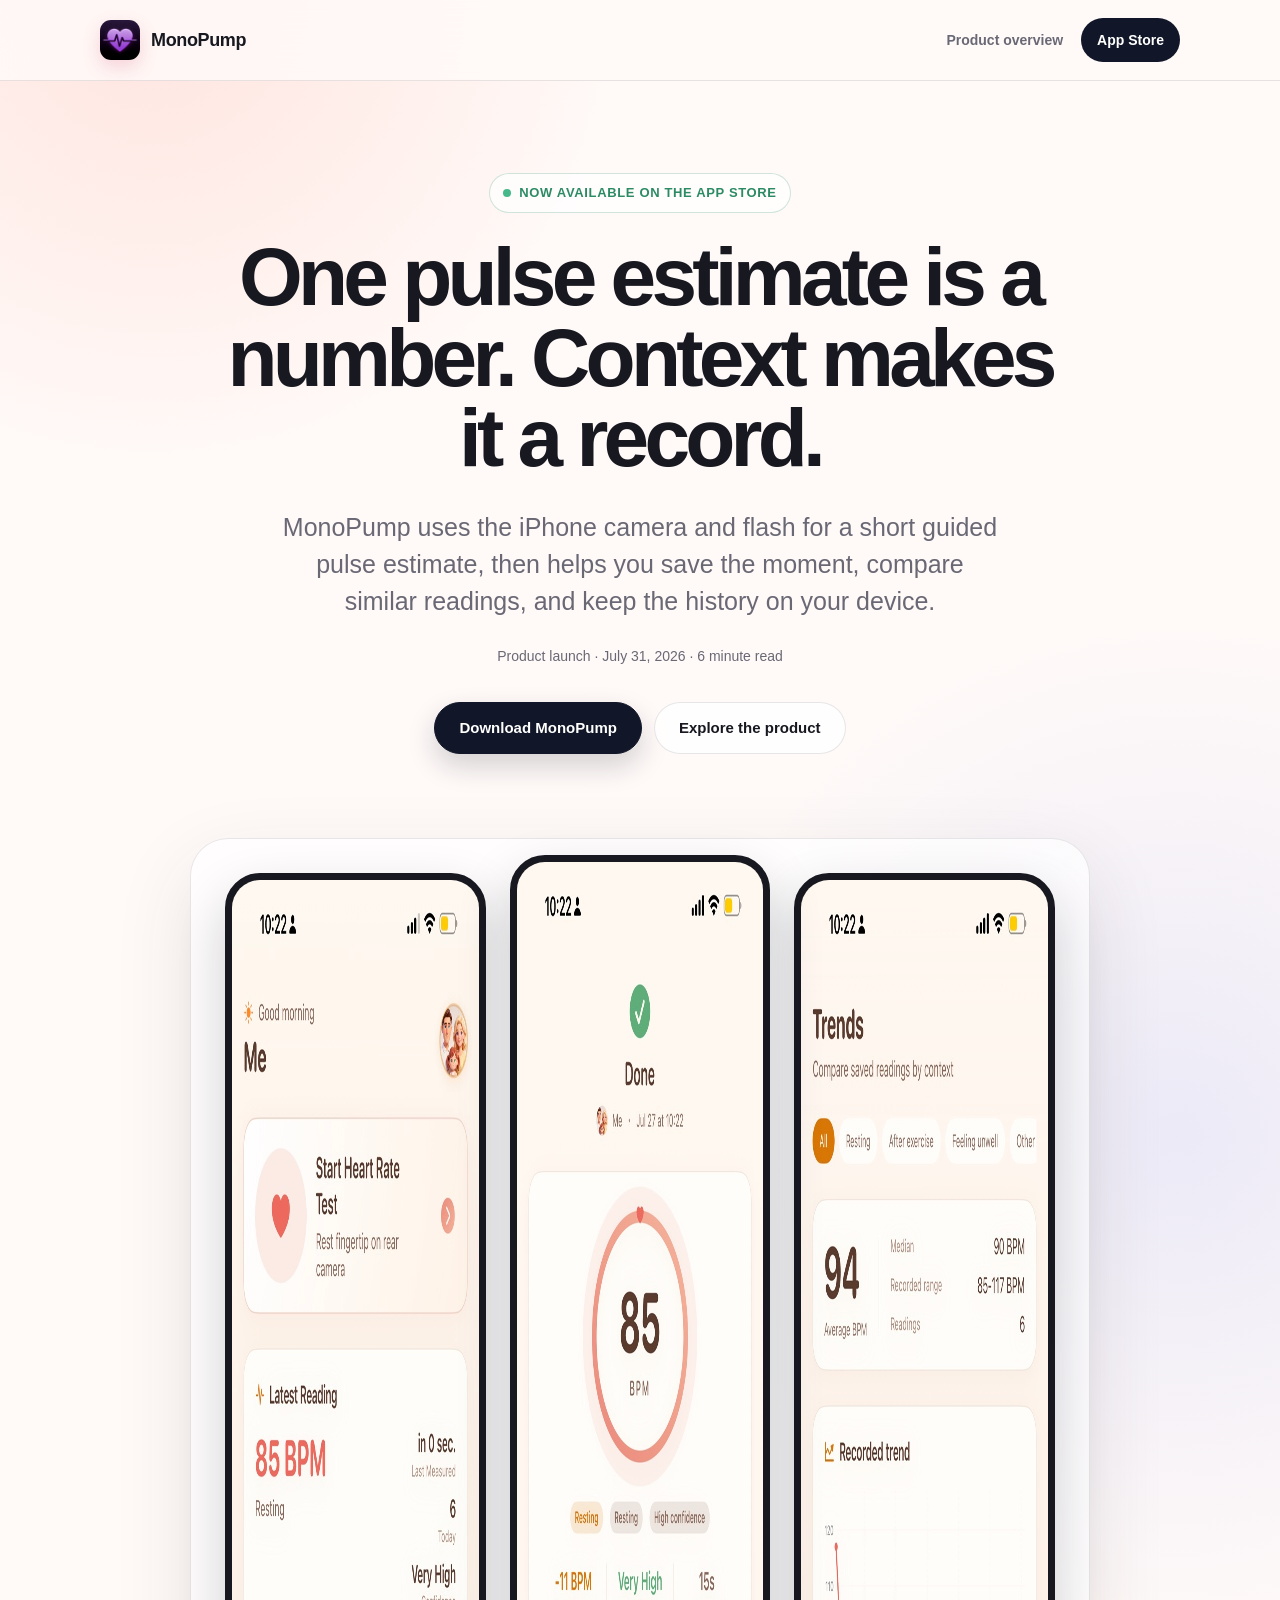
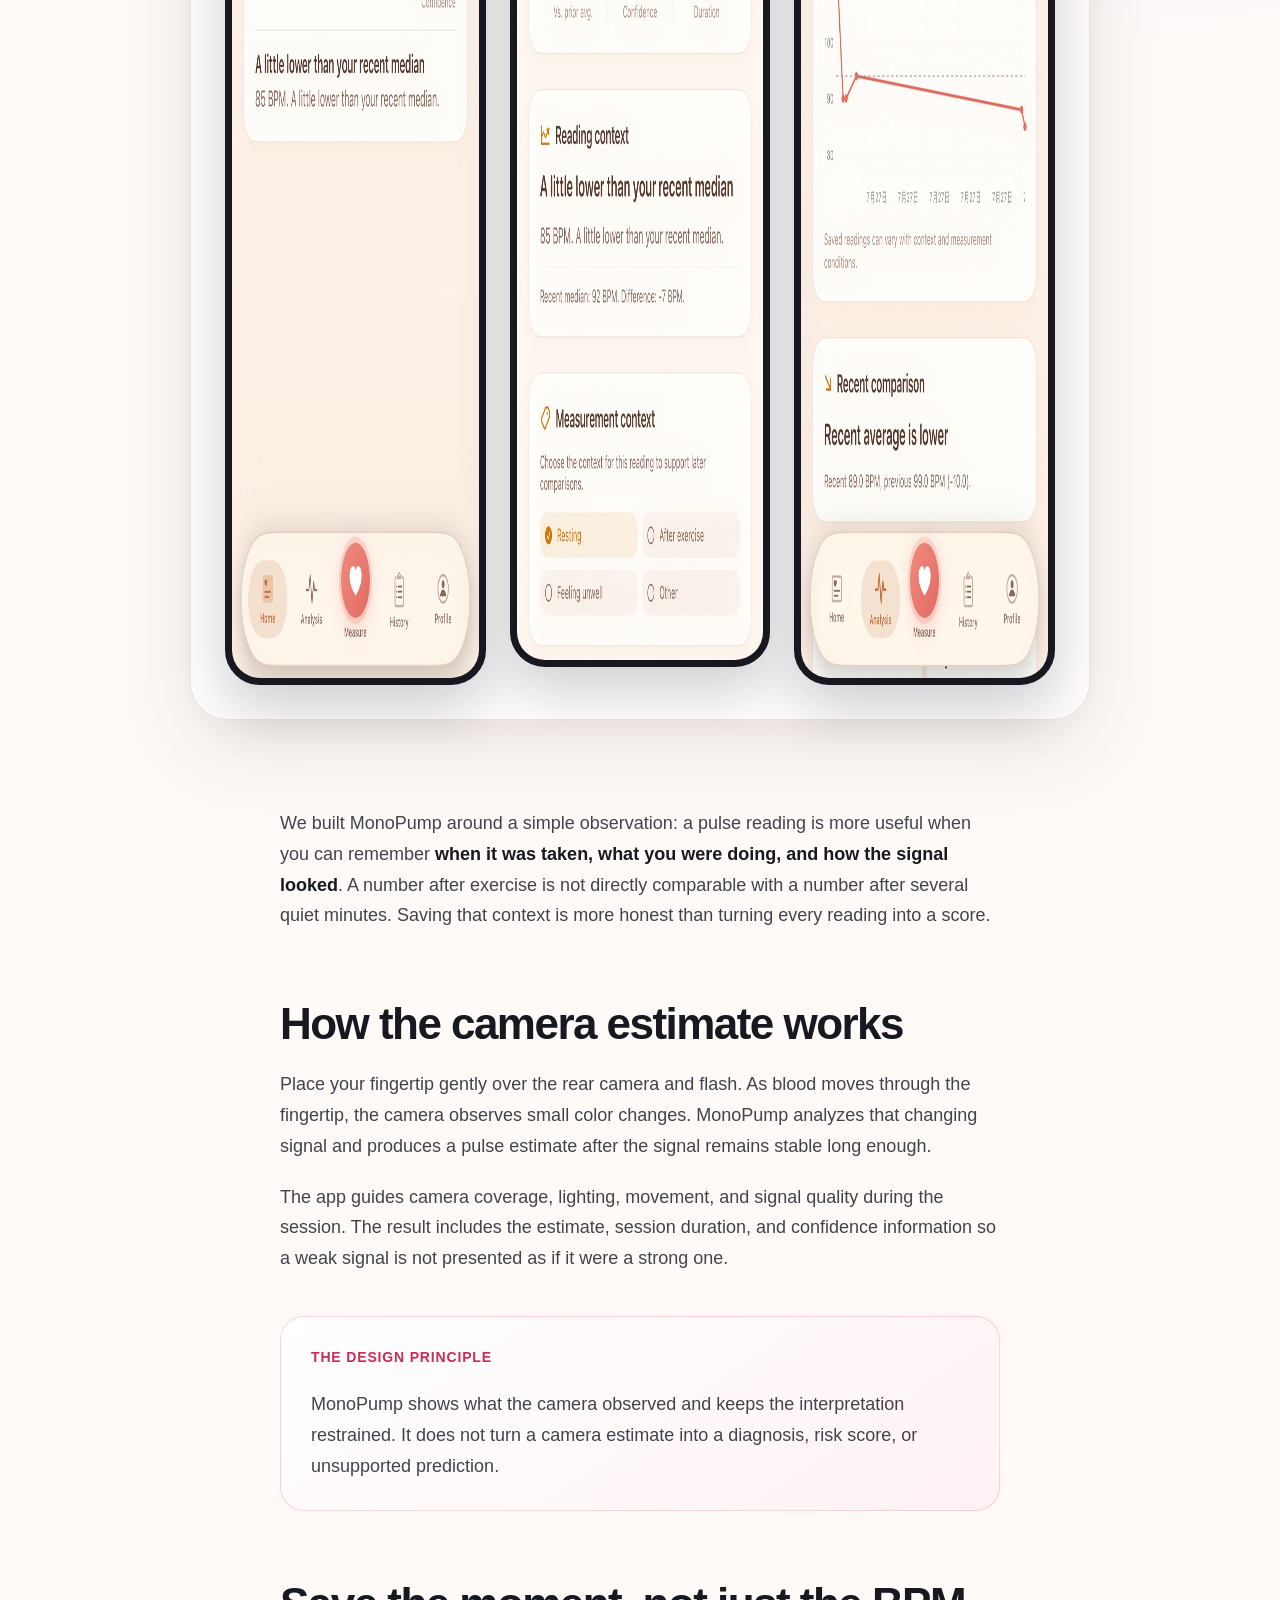
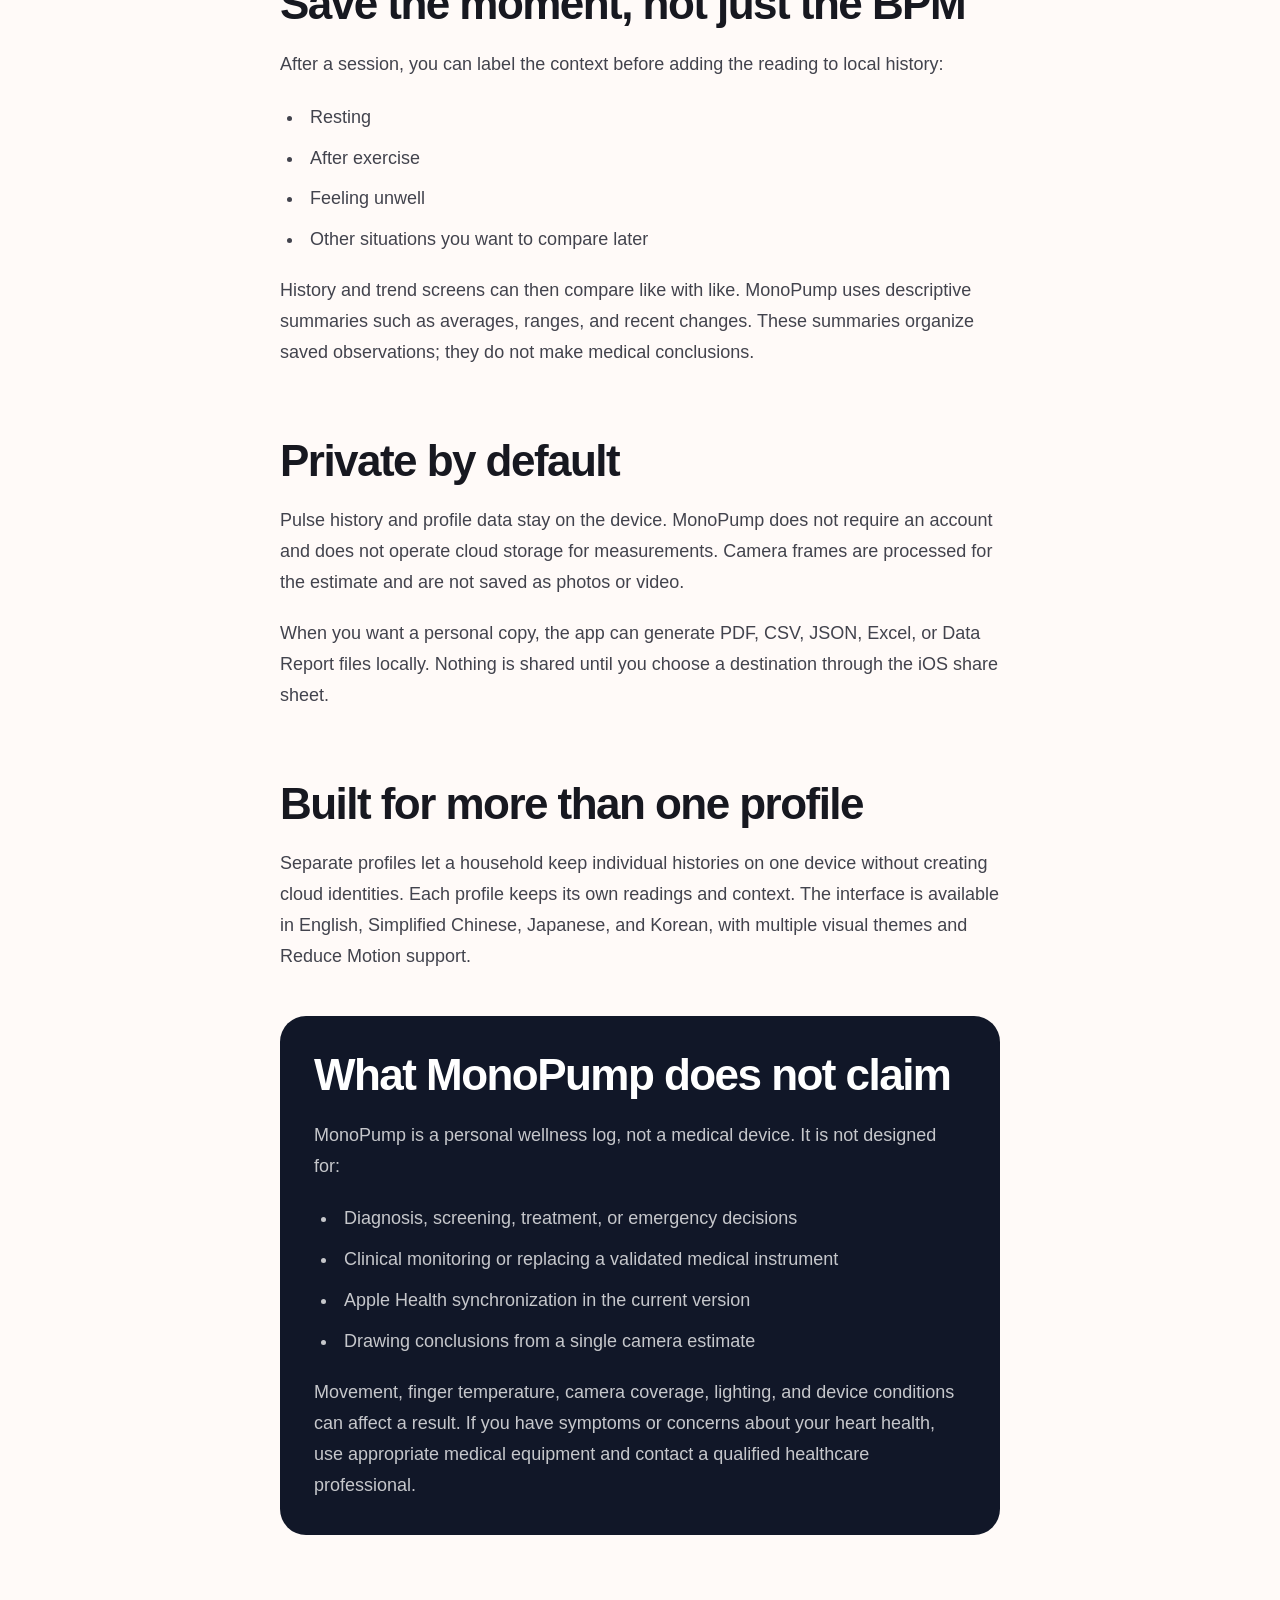
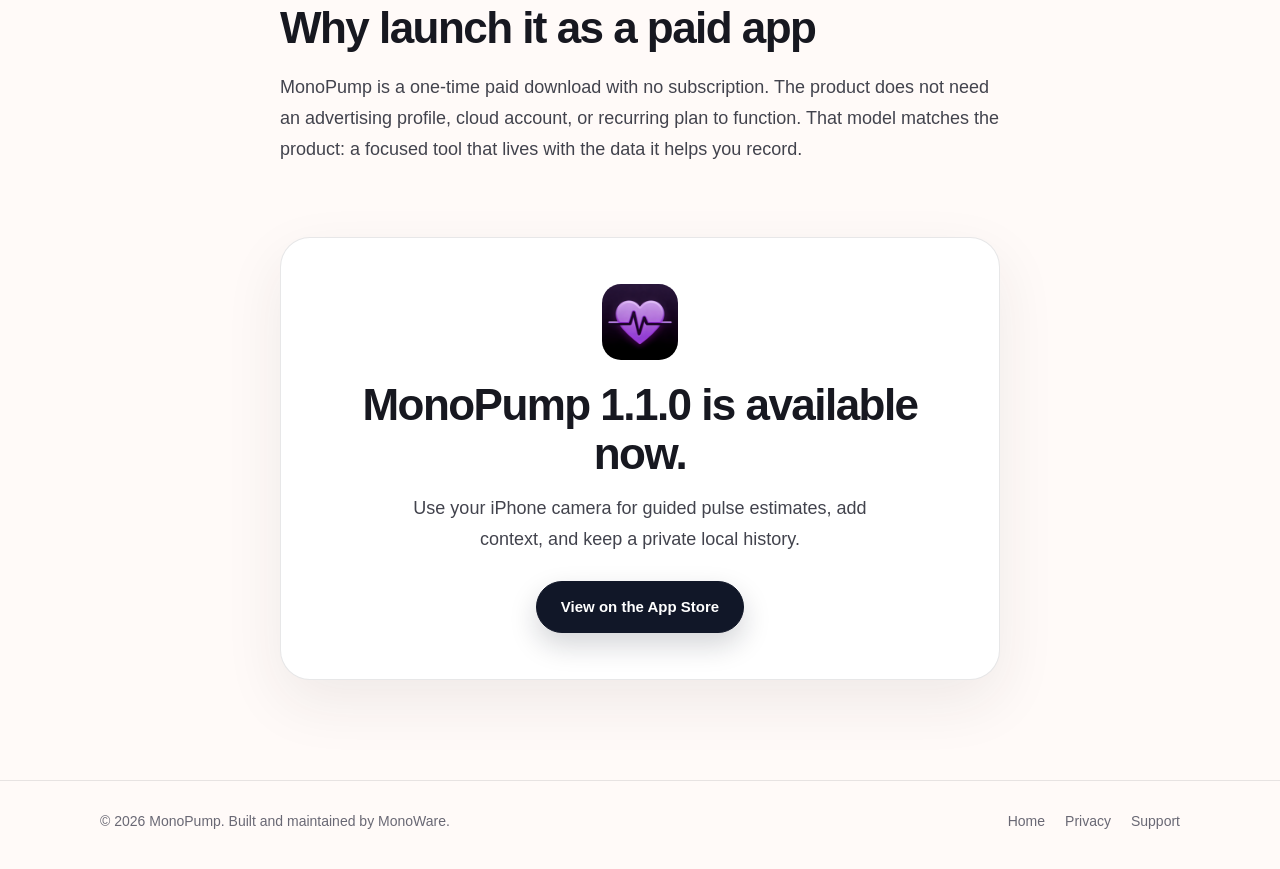
==== launch.html @ b69d9e80 "feat: publish MonoPump App Store launch" ====
<!DOCTYPE html>
<html lang="en">
<head>
    <meta charset="UTF-8">
    <meta name="viewport" content="width=device-width, initial-scale=1.0">
    <meta name="description" content="MonoPump is now on the App Store: guided camera pulse estimates, contextual local history, descriptive trends, and private export for iPhone.">
    <meta name="theme-color" content="#fffaf8">
    <meta property="og:title" content="MonoPump is now on the App Store">
    <meta property="og:description" content="Why we built a camera pulse tracker around context, local history, and clear limits.">
    <meta property="og:type" content="article">
    <meta property="og:url" content="https://pump.monoware.app/launch.html">
    <meta property="og:image" content="https://pump.monoware.app/assets/images/home.jpg">
    <link rel="canonical" href="https://pump.monoware.app/launch.html">
    <link rel="icon" href="assets/images/app-icon.png" type="image/png">
    <link rel="apple-touch-icon" href="assets/images/app-icon.png">
    <title>MonoPump is now on the App Store</title>
    <script src="assets/app-store-link.js" defer></script>
    <style>
        :root {
            --paper: #fffaf8;
            --surface: #ffffff;
            --surface-soft: #f8f6f5;
            --ink: #171820;
            --muted: #696874;
            --line: rgba(23, 24, 32, 0.1);
            --accent: #ed4569;
            --accent-deep: #c92d53;
            --accent-soft: #ffdbe2;
            --blue: #5f74ee;
            --navy: #111728;
            --green: #2c8b65;
            --page: min(1080px, calc(100% - 40px));
            --copy: min(720px, calc(100% - 40px));
        }

        * {
            box-sizing: border-box;
            margin: 0;
            padding: 0;
        }

        html {
            scroll-behavior: smooth;
        }

        body {
            min-width: 320px;
            color: var(--ink);
            background:
                radial-gradient(circle at 12% 0%, rgba(255, 179, 165, 0.3), transparent 30rem),
                radial-gradient(circle at 92% 20%, rgba(95, 116, 238, 0.12), transparent 32rem),
                var(--paper);
            font-family: -apple-system, BlinkMacSystemFont, "SF Pro Display", "Segoe UI", sans-serif;
            font-size: 18px;
            line-height: 1.72;
            -webkit-font-smoothing: antialiased;
        }

        a {
            color: inherit;
            text-decoration: none;
        }

        img {
            display: block;
            max-width: 100%;
        }

        :focus-visible {
            outline: 3px solid rgba(95, 116, 238, 0.55);
            outline-offset: 4px;
        }

        .page {
            width: var(--page);
            margin-inline: auto;
        }

        .site-header {
            padding: 18px 0;
            border-bottom: 1px solid var(--line);
            background: rgba(255, 250, 248, 0.86);
            backdrop-filter: blur(18px);
        }

        .nav {
            display: flex;
            align-items: center;
            justify-content: space-between;
            gap: 20px;
        }

        .brand {
            display: inline-flex;
            align-items: center;
            gap: 11px;
            font-weight: 760;
            letter-spacing: -0.02em;
        }

        .brand img {
            width: 40px;
            height: 40px;
            border-radius: 11px;
            box-shadow: 0 7px 18px rgba(205, 47, 84, 0.18);
        }

        .nav-actions {
            display: flex;
            align-items: center;
            gap: 18px;
            color: var(--muted);
            font-size: 14px;
            font-weight: 650;
        }

        .nav-download {
            padding: 10px 16px;
            border-radius: 999px;
            color: #ffffff;
            background: var(--navy);
        }

        .hero {
            padding: 92px 0 60px;
            text-align: center;
        }

        .eyebrow {
            display: inline-flex;
            align-items: center;
            gap: 8px;
            margin-bottom: 24px;
            padding: 8px 13px;
            border: 1px solid rgba(44, 139, 101, 0.22);
            border-radius: 999px;
            color: var(--green);
            background: rgba(255, 255, 255, 0.7);
            font-size: 13px;
            font-weight: 750;
            letter-spacing: 0.05em;
            text-transform: uppercase;
        }

        .eyebrow::before {
            width: 8px;
            height: 8px;
            border-radius: 50%;
            background: #45b98a;
            content: "";
        }

        h1 {
            max-width: 860px;
            margin: 0 auto;
            font-size: clamp(46px, 7vw, 82px);
            line-height: 0.98;
            letter-spacing: -0.058em;
        }

        .lede {
            max-width: 720px;
            margin: 30px auto 0;
            color: var(--muted);
            font-size: clamp(20px, 2.4vw, 25px);
            line-height: 1.48;
        }

        .meta {
            margin-top: 24px;
            color: var(--muted);
            font-size: 14px;
        }

        .hero-actions {
            display: flex;
            justify-content: center;
            gap: 12px;
            margin-top: 34px;
        }

        .button {
            display: inline-flex;
            align-items: center;
            justify-content: center;
            min-height: 52px;
            padding: 0 24px;
            border: 1px solid var(--line);
            border-radius: 999px;
            font-size: 15px;
            font-weight: 720;
        }

        .button-primary {
            border-color: var(--navy);
            color: #ffffff;
            background: var(--navy);
            box-shadow: 0 12px 28px rgba(17, 23, 40, 0.18);
        }

        .button-secondary {
            background: rgba(255, 255, 255, 0.78);
        }

        .screens {
            display: grid;
            grid-template-columns: repeat(3, minmax(0, 1fr));
            gap: 24px;
            width: min(900px, calc(100% - 40px));
            margin: 24px auto 88px;
            padding: 34px;
            border: 1px solid var(--line);
            border-radius: 38px;
            background: rgba(255, 255, 255, 0.64);
            box-shadow: 0 28px 80px rgba(53, 33, 38, 0.11);
        }

        .phone {
            overflow: hidden;
            border: 7px solid #171820;
            border-radius: 35px;
            background: #171820;
            box-shadow: 0 24px 54px rgba(17, 23, 40, 0.2);
        }

        .phone:nth-child(2) {
            transform: translateY(-18px);
        }

        article {
            width: var(--copy);
            margin-inline: auto;
            padding-bottom: 100px;
        }

        article h2 {
            margin: 68px 0 18px;
            font-size: clamp(30px, 4vw, 44px);
            line-height: 1.12;
            letter-spacing: -0.035em;
        }

        article h3 {
            margin: 34px 0 10px;
            font-size: 22px;
            line-height: 1.3;
        }

        article p {
            margin-top: 20px;
            color: #42434d;
        }

        article ul,
        article ol {
            margin: 22px 0 0 24px;
            color: #42434d;
        }

        article li {
            margin: 10px 0;
            padding-left: 6px;
        }

        article strong {
            color: var(--ink);
        }

        .callout {
            margin: 42px 0;
            padding: 28px 30px;
            border: 1px solid rgba(237, 69, 105, 0.22);
            border-radius: 24px;
            background: linear-gradient(145deg, #ffffff, #fff2f4);
        }

        .callout p:first-child {
            margin-top: 0;
            color: var(--accent-deep);
            font-size: 14px;
            font-weight: 780;
            letter-spacing: 0.06em;
            text-transform: uppercase;
        }

        .boundary {
            margin-top: 44px;
            padding: 34px;
            border-radius: 26px;
            color: #ffffff;
            background: var(--navy);
        }

        .boundary h2 {
            margin-top: 0;
        }

        .boundary p,
        .boundary ul {
            color: rgba(255, 255, 255, 0.76);
        }

        .final-cta {
            margin-top: 72px;
            padding: 46px 34px;
            border: 1px solid var(--line);
            border-radius: 30px;
            text-align: center;
            background: var(--surface);
            box-shadow: 0 22px 60px rgba(53, 33, 38, 0.08);
        }

        .final-cta img {
            width: 76px;
            height: 76px;
            margin: 0 auto 20px;
            border-radius: 19px;
        }

        .final-cta h2 {
            margin: 0;
        }

        .final-cta p {
            max-width: 520px;
            margin: 14px auto 26px;
        }

        footer {
            border-top: 1px solid var(--line);
        }

        .footer {
            display: flex;
            align-items: center;
            justify-content: space-between;
            gap: 20px;
            padding: 28px 0 36px;
            color: var(--muted);
            font-size: 14px;
        }

        .footer-links {
            display: flex;
            gap: 20px;
        }

        @media (max-width: 720px) {
            .nav-actions > a:first-child {
                display: none;
            }

            .hero {
                padding-top: 70px;
            }

            .hero-actions,
            .footer {
                flex-direction: column;
            }

            .screens {
                grid-template-columns: 1fr 1fr;
                gap: 14px;
                padding: 20px;
            }

            .phone:nth-child(2) {
                transform: none;
            }

            .phone:last-child {
                display: none;
            }

            article {
                width: min(100% - 32px, 720px);
            }

            .footer {
                align-items: flex-start;
            }
        }
    </style>
    <script type="application/ld+json">
    {
        "@context": "https://schema.org",
        "@type": "Article",
        "headline": "MonoPump is now on the App Store",
        "description": "Why we built a camera pulse tracker around context, local history, and clear limits.",
        "datePublished": "2026-07-31",
        "dateModified": "2026-07-31",
        "author": {
            "@type": "Organization",
            "name": "MonoWare"
        },
        "publisher": {
            "@type": "Organization",
            "name": "MonoWare"
        },
        "mainEntityOfPage": "https://pump.monoware.app/launch.html",
        "image": "https://pump.monoware.app/assets/images/home.jpg"
    }
    </script>
</head>
<body>
    <header class="site-header">
        <nav class="page nav" aria-label="Primary navigation">
            <a class="brand" href="index.html">
                <img src="assets/images/app-icon.png" alt="" width="180" height="180">
                <span>MonoPump</span>
            </a>
            <div class="nav-actions">
                <a href="index.html">Product overview</a>
                <a class="nav-download" href="https://apps.apple.com/cn/app/monopump/id6763913464" target="_blank" rel="noopener noreferrer" data-app-store-link>App Store</a>
            </div>
        </nav>
    </header>

    <main>
        <section class="hero">
            <div class="page">
                <p class="eyebrow">Now available on the App Store</p>
                <h1>One pulse estimate is a number. Context makes it a record.</h1>
                <p class="lede">
                    MonoPump uses the iPhone camera and flash for a short guided pulse estimate,
                    then helps you save the moment, compare similar readings, and keep the history on your device.
                </p>
                <p class="meta">Product launch · July 31, 2026 · 6 minute read</p>
                <div class="hero-actions">
                    <a class="button button-primary" href="https://apps.apple.com/cn/app/monopump/id6763913464" target="_blank" rel="noopener noreferrer" data-app-store-link>Download MonoPump</a>
                    <a class="button button-secondary" href="index.html">Explore the product</a>
                </div>
            </div>
        </section>

        <div class="screens" aria-label="MonoPump home, result, and trend screens">
            <div class="phone">
                <img src="assets/images/home.jpg" alt="MonoPump home screen with the latest saved pulse estimate" width="645" height="1398">
            </div>
            <div class="phone">
                <img src="assets/images/result.jpg" alt="MonoPump result screen with estimate, signal confidence, and context" width="645" height="1398">
            </div>
            <div class="phone">
                <img src="assets/images/trends.jpg" alt="MonoPump descriptive trends built from saved readings" width="645" height="1398">
            </div>
        </div>

        <article>
            <p>
                We built MonoPump around a simple observation: a pulse reading is more useful when you can remember
                <strong>when it was taken, what you were doing, and how the signal looked</strong>.
                A number after exercise is not directly comparable with a number after several quiet minutes.
                Saving that context is more honest than turning every reading into a score.
            </p>

            <h2>How the camera estimate works</h2>
            <p>
                Place your fingertip gently over the rear camera and flash. As blood moves through the fingertip,
                the camera observes small color changes. MonoPump analyzes that changing signal and produces a pulse
                estimate after the signal remains stable long enough.
            </p>
            <p>
                The app guides camera coverage, lighting, movement, and signal quality during the session.
                The result includes the estimate, session duration, and confidence information so a weak signal
                is not presented as if it were a strong one.
            </p>

            <div class="callout">
                <p>The design principle</p>
                <p>
                    MonoPump shows what the camera observed and keeps the interpretation restrained.
                    It does not turn a camera estimate into a diagnosis, risk score, or unsupported prediction.
                </p>
            </div>

            <h2>Save the moment, not just the BPM</h2>
            <p>After a session, you can label the context before adding the reading to local history:</p>
            <ul>
                <li>Resting</li>
                <li>After exercise</li>
                <li>Feeling unwell</li>
                <li>Other situations you want to compare later</li>
            </ul>
            <p>
                History and trend screens can then compare like with like. MonoPump uses descriptive summaries such
                as averages, ranges, and recent changes. These summaries organize saved observations; they do not make
                medical conclusions.
            </p>

            <h2>Private by default</h2>
            <p>
                Pulse history and profile data stay on the device. MonoPump does not require an account and does not
                operate cloud storage for measurements. Camera frames are processed for the estimate and are not saved
                as photos or video.
            </p>
            <p>
                When you want a personal copy, the app can generate PDF, CSV, JSON, Excel, or Data Report files locally.
                Nothing is shared until you choose a destination through the iOS share sheet.
            </p>

            <h2>Built for more than one profile</h2>
            <p>
                Separate profiles let a household keep individual histories on one device without creating cloud
                identities. Each profile keeps its own readings and context. The interface is available in English,
                Simplified Chinese, Japanese, and Korean, with multiple visual themes and Reduce Motion support.
            </p>

            <section class="boundary" aria-labelledby="boundary-title">
                <h2 id="boundary-title">What MonoPump does not claim</h2>
                <p>MonoPump is a personal wellness log, not a medical device. It is not designed for:</p>
                <ul>
                    <li>Diagnosis, screening, treatment, or emergency decisions</li>
                    <li>Clinical monitoring or replacing a validated medical instrument</li>
                    <li>Apple Health synchronization in the current version</li>
                    <li>Drawing conclusions from a single camera estimate</li>
                </ul>
                <p>
                    Movement, finger temperature, camera coverage, lighting, and device conditions can affect a result.
                    If you have symptoms or concerns about your heart health, use appropriate medical equipment and
                    contact a qualified healthcare professional.
                </p>
            </section>

            <h2>Why launch it as a paid app</h2>
            <p>
                MonoPump is a one-time paid download with no subscription. The product does not need an advertising
                profile, cloud account, or recurring plan to function. That model matches the product: a focused tool
                that lives with the data it helps you record.
            </p>

            <div class="final-cta">
                <img src="assets/images/app-icon.png" alt="" width="180" height="180">
                <h2>MonoPump 1.1.0 is available now.</h2>
                <p>
                    Use your iPhone camera for guided pulse estimates, add context, and keep a private local history.
                </p>
                <a class="button button-primary" href="https://apps.apple.com/cn/app/monopump/id6763913464" target="_blank" rel="noopener noreferrer" data-app-store-link>View on the App Store</a>
            </div>
        </article>
    </main>

    <footer>
        <div class="page footer">
            <p>© 2026 MonoPump. Built and maintained by MonoWare.</p>
            <div class="footer-links">
                <a href="index.html">Home</a>
                <a href="privacy.html">Privacy</a>
                <a href="support.html">Support</a>
            </div>
        </div>
    </footer>
</body>
</html>
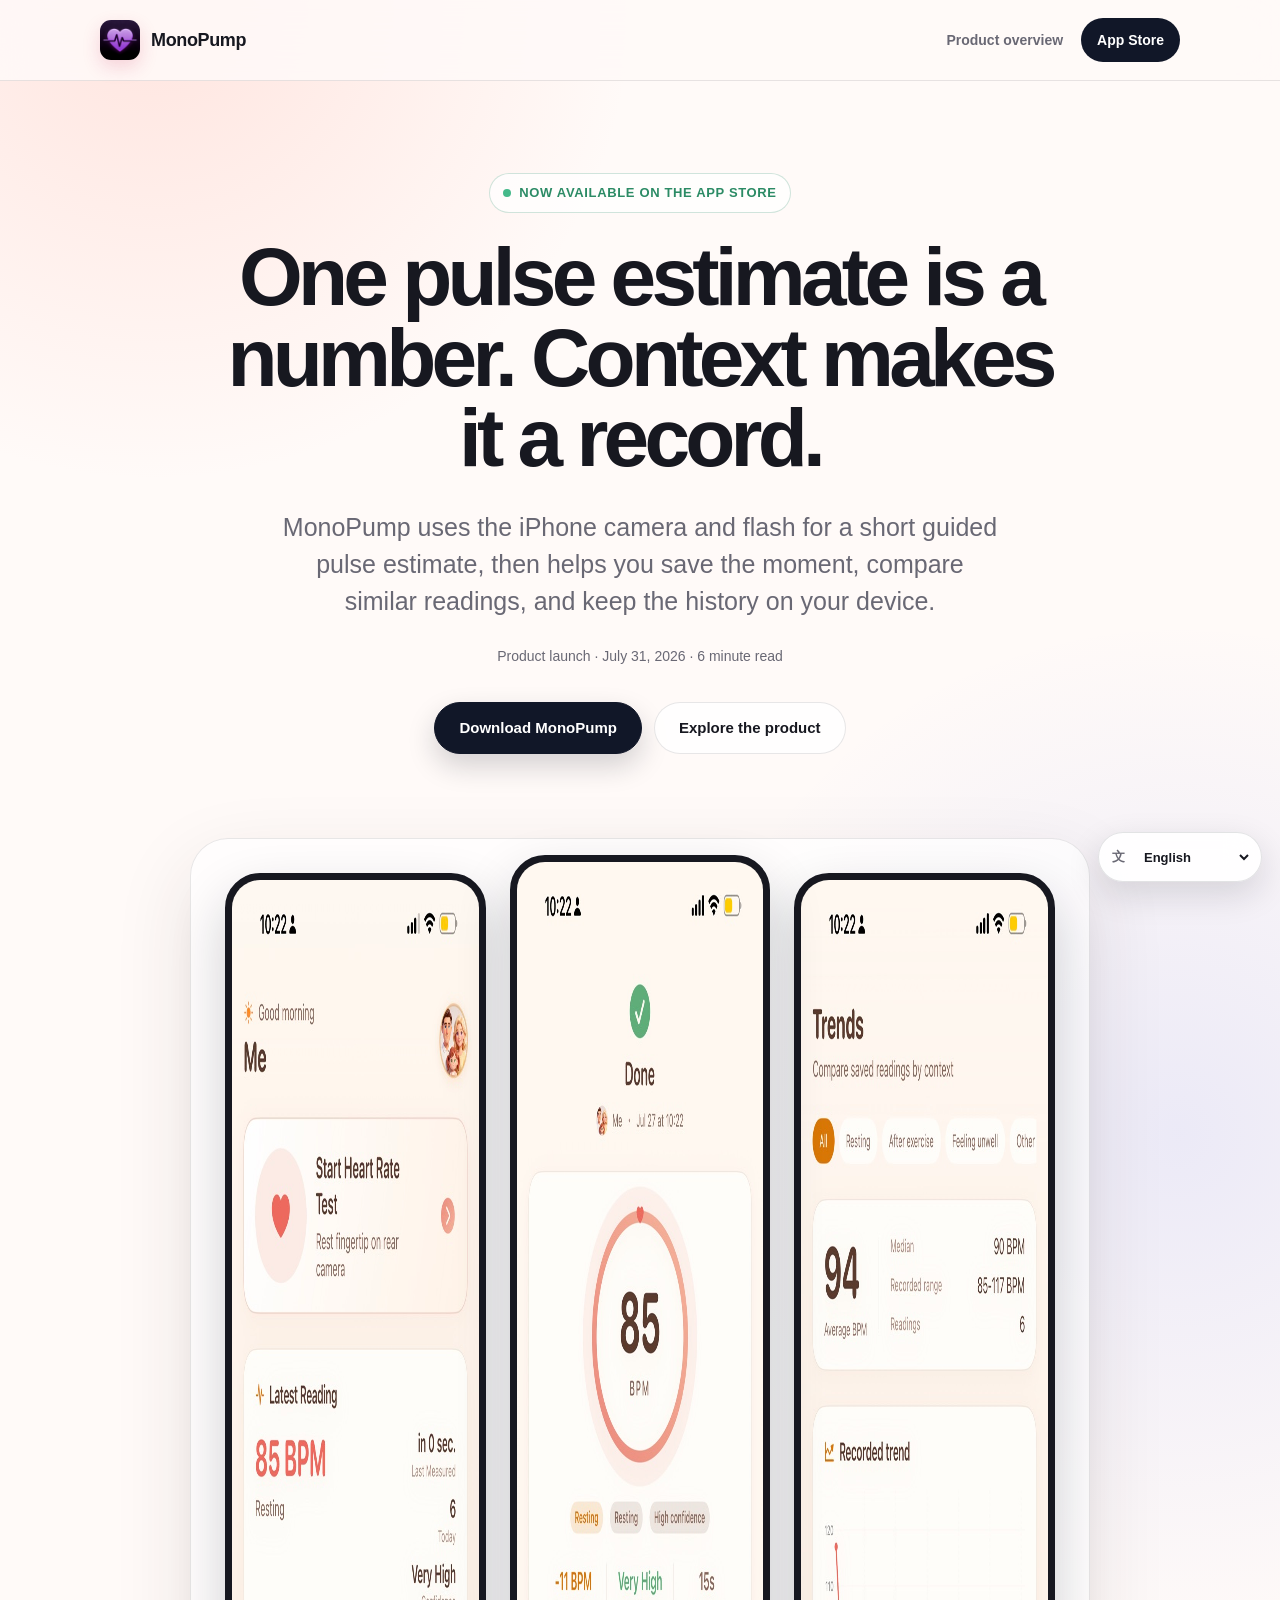
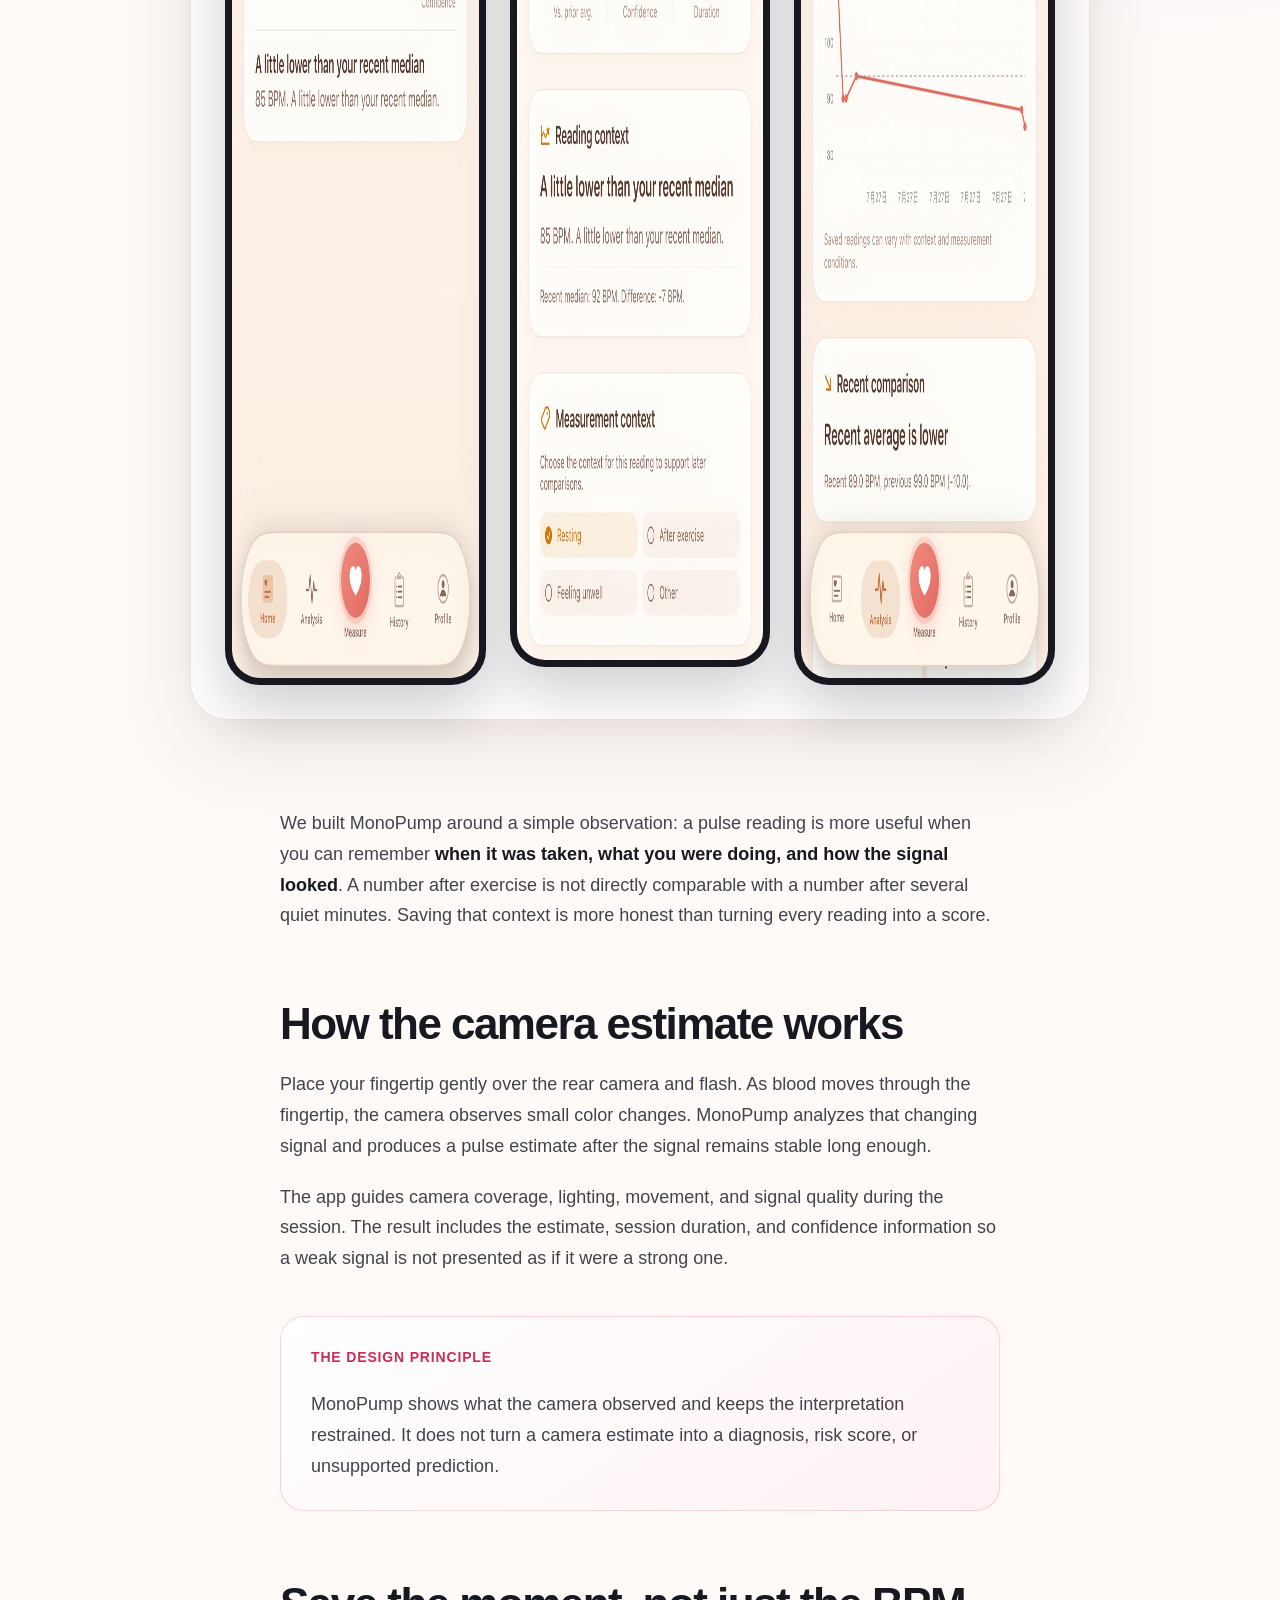
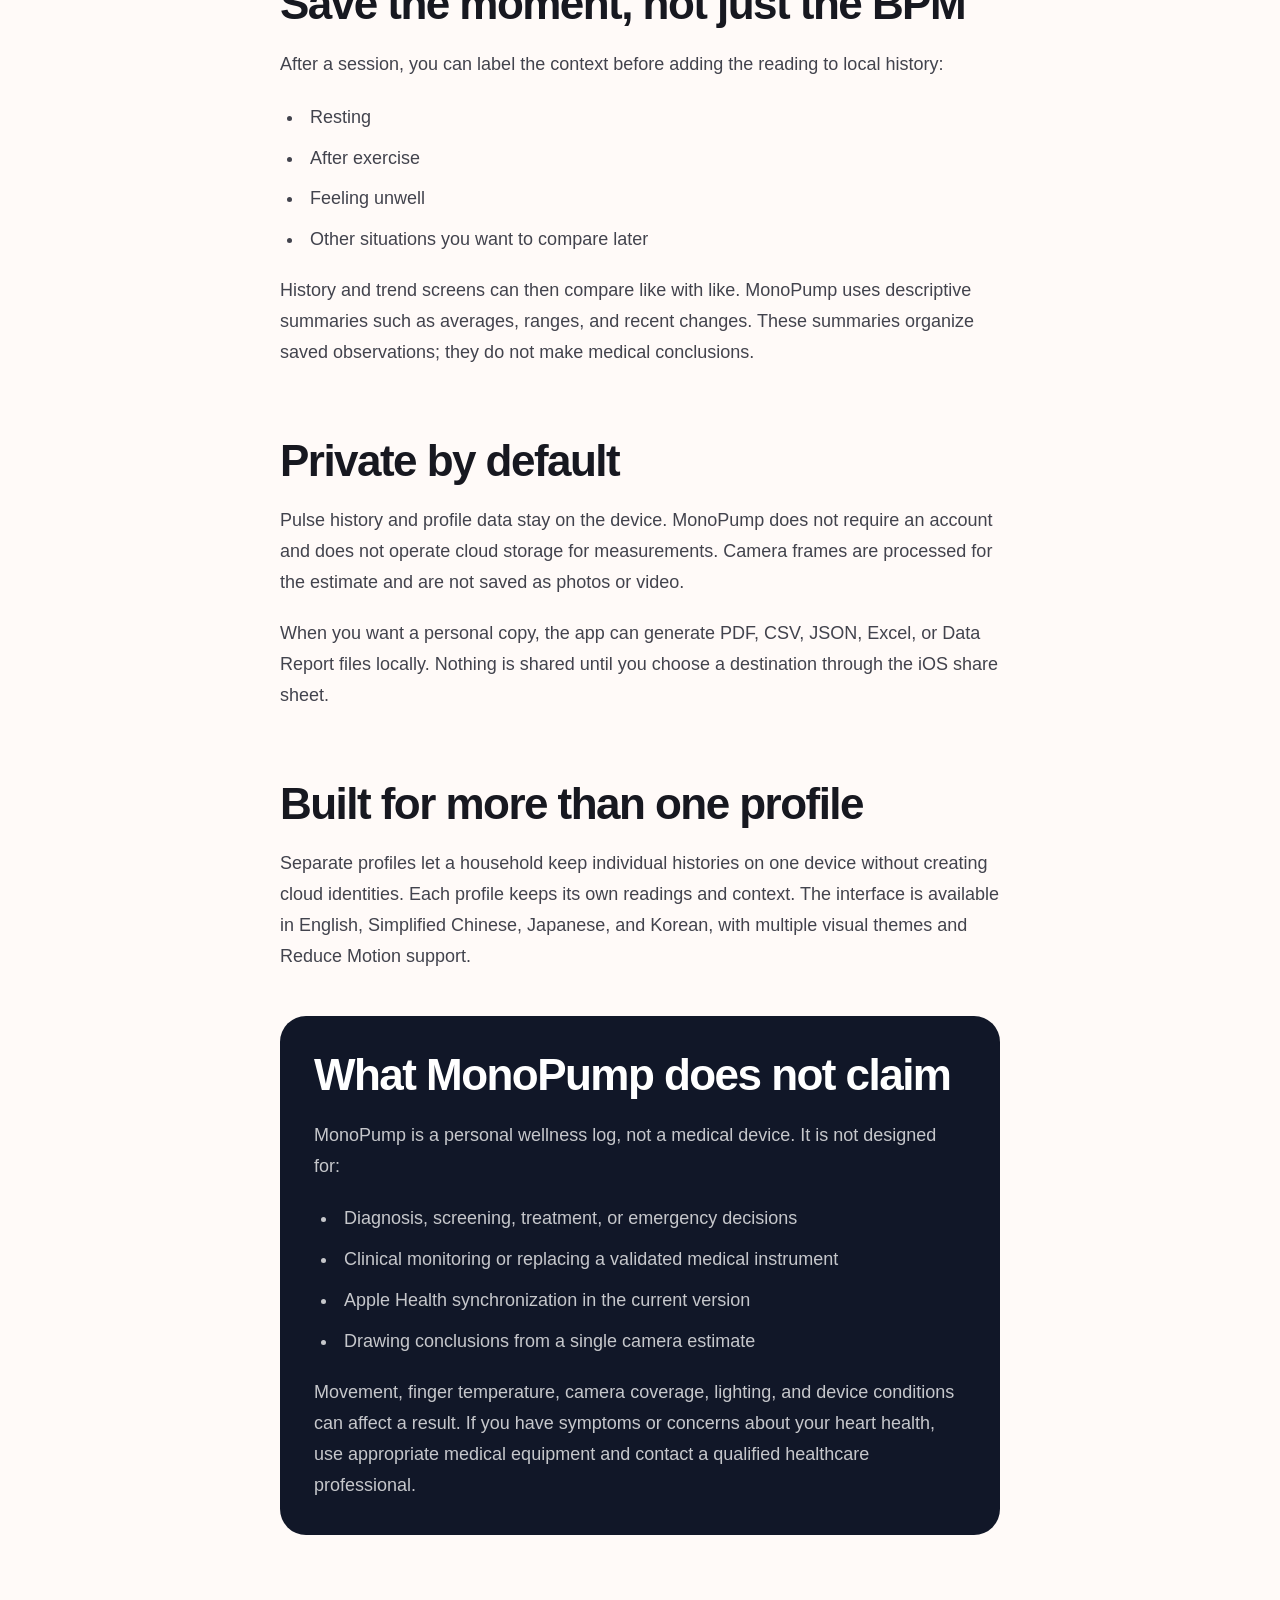
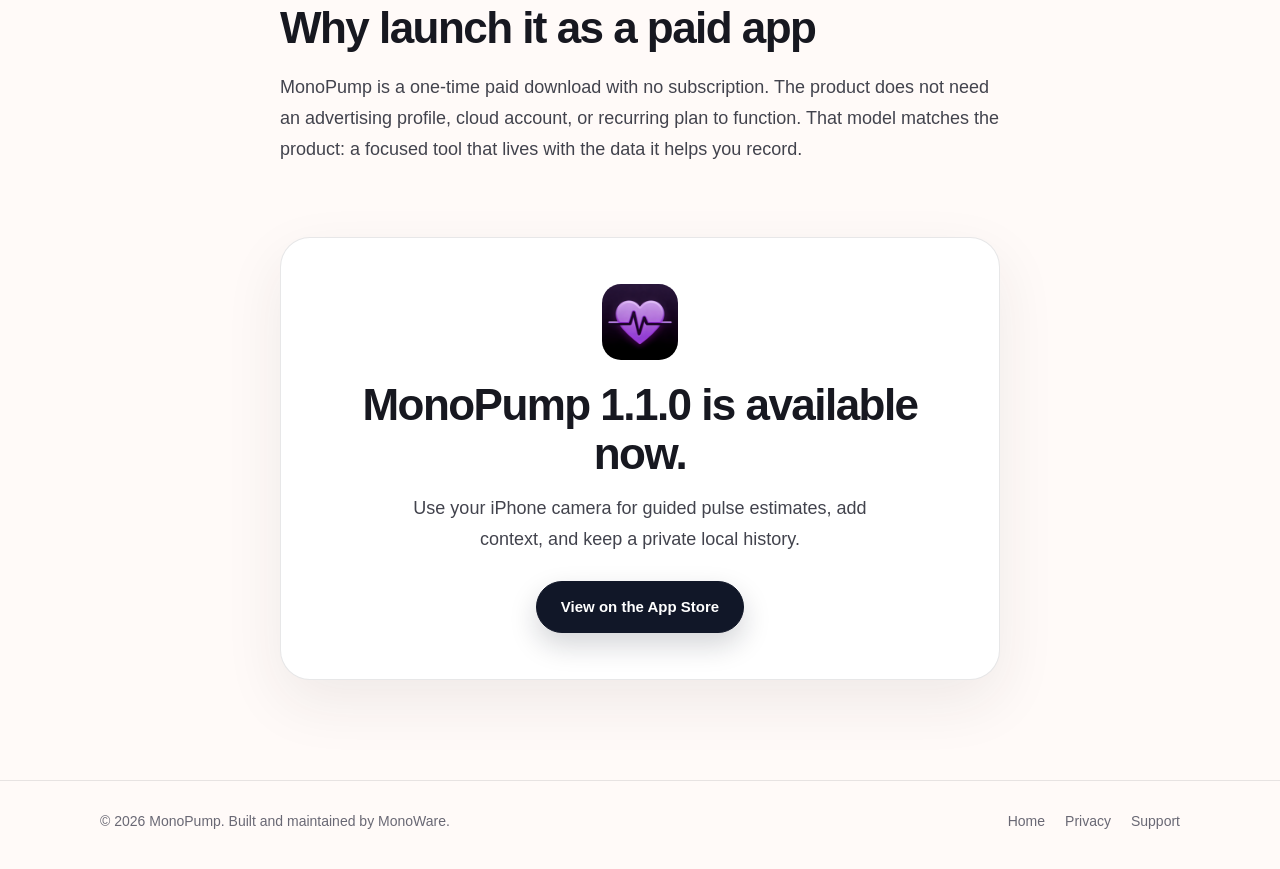
==== commit 99b250ef: "feat: add multilingual website support" ====
--- a/launch.html
+++ b/launch.html
@@ -13,8 +13,11 @@
     <link rel="canonical" href="https://pump.monoware.app/launch.html">
     <link rel="icon" href="assets/images/app-icon.png" type="image/png">
     <link rel="apple-touch-icon" href="assets/images/app-icon.png">
+    <link rel="stylesheet" href="assets/i18n.css">
     <title>MonoPump is now on the App Store</title>
+    <script src="assets/translations.js" defer></script>
     <script src="assets/app-store-link.js" defer></script>
+    <script src="assets/i18n.js" defer></script>
     <style>
         :root {
             --paper: #fffaf8;
--- a/assets/i18n.css
+++ b/assets/i18n.css
@@ -0,0 +1,100 @@
+.language-switcher {
+    position: fixed;
+    right: max(18px, env(safe-area-inset-right));
+    bottom: max(18px, env(safe-area-inset-bottom));
+    z-index: 1200;
+    display: flex;
+    align-items: center;
+    gap: 8px;
+    padding: 7px 9px 7px 13px;
+    border: 1px solid rgba(23, 24, 32, 0.12);
+    border-radius: 999px;
+    background: rgba(255, 255, 255, 0.92);
+    box-shadow: 0 12px 34px rgba(23, 24, 32, 0.14);
+    backdrop-filter: blur(16px);
+    -webkit-backdrop-filter: blur(16px);
+}
+
+.language-switcher::before {
+    color: #696874;
+    font-size: 13px;
+    font-weight: 750;
+    content: "文";
+}
+
+.language-switcher-label {
+    position: absolute;
+    width: 1px;
+    height: 1px;
+    overflow: hidden;
+    clip: rect(0 0 0 0);
+    white-space: nowrap;
+    clip-path: inset(50%);
+}
+
+.language-switcher-select {
+    max-width: 140px;
+    min-height: 34px;
+    padding: 0 27px 0 7px;
+    border: 0;
+    border-radius: 999px;
+    color: #171820;
+    background: transparent;
+    font: 650 13px/1.2 -apple-system, BlinkMacSystemFont, "SF Pro Text", "Segoe UI", sans-serif;
+    cursor: pointer;
+}
+
+.language-switcher-select:focus-visible {
+    outline: 3px solid rgba(95, 116, 238, 0.45);
+    outline-offset: 2px;
+}
+
+html[dir="rtl"] body {
+    text-align: right;
+}
+
+html[dir="rtl"] .language-switcher {
+    right: auto;
+    left: max(18px, env(safe-area-inset-left));
+    padding: 7px 13px 7px 9px;
+}
+
+html[dir="rtl"] .language-switcher-select {
+    padding: 0 7px 0 27px;
+}
+
+html[dir="rtl"] ul,
+html[dir="rtl"] ol {
+    padding-right: 30px;
+    padding-left: 0;
+}
+
+html[dir="rtl"] .faq-answer {
+    padding-right: 20px;
+    padding-left: 0;
+    border-right: 3px solid #667eea;
+    border-left: 0;
+}
+
+html[dir="rtl"] .button svg,
+html[dir="rtl"] .privacy-link span {
+    transform: scaleX(-1);
+}
+
+@media (max-width: 600px) {
+    .language-switcher {
+        right: max(10px, env(safe-area-inset-right));
+        bottom: max(10px, env(safe-area-inset-bottom));
+    }
+
+    html[dir="rtl"] .language-switcher {
+        right: auto;
+        left: max(10px, env(safe-area-inset-left));
+    }
+}
+
+@media print {
+    .language-switcher {
+        display: none;
+    }
+}
